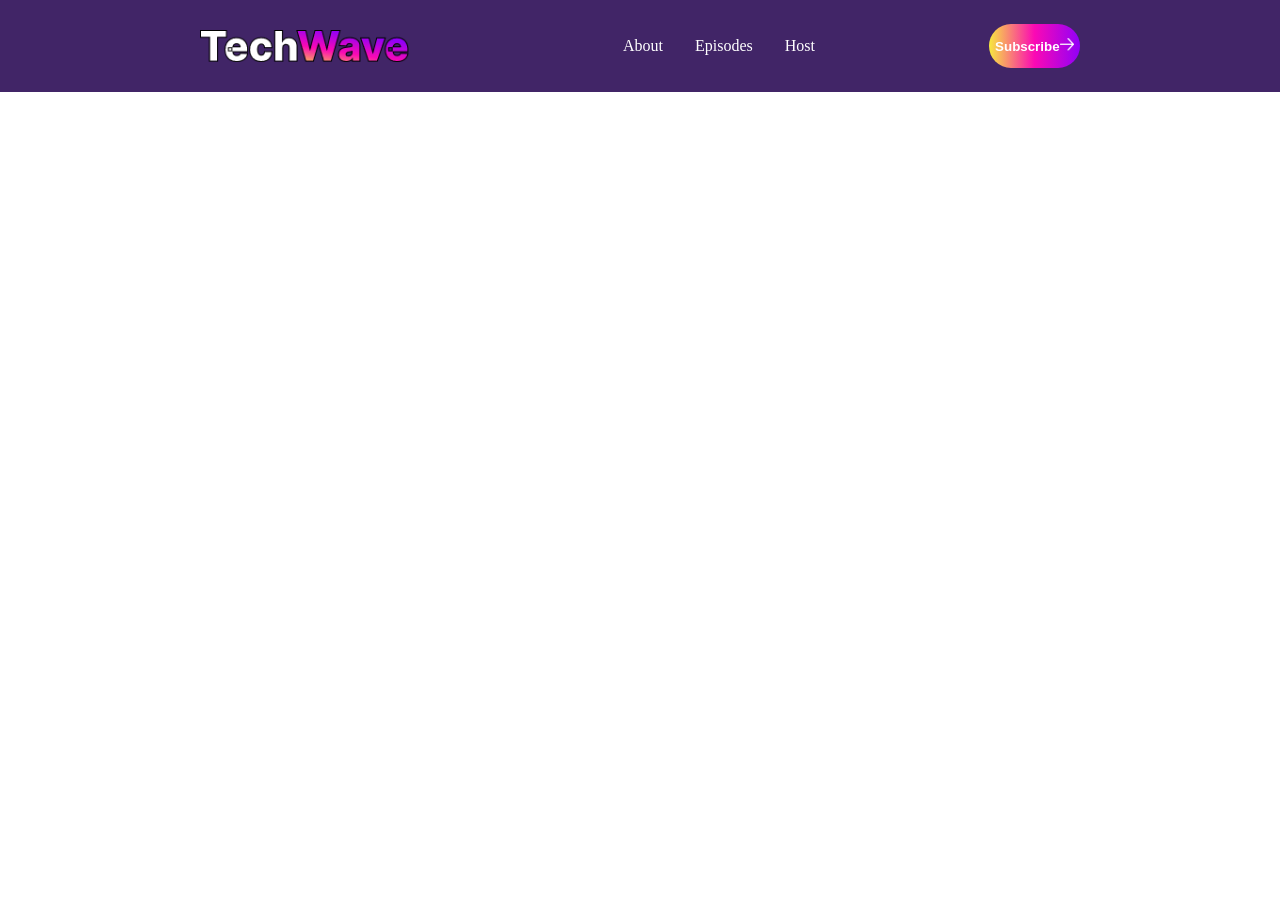
==== B13-A02-TechWave/index.html @ 9520195c "Making Navbar acroding figma file" ====
<!DOCTYPE html>
<html lang="en">
<head>
    <meta charset="UTF-8">
    <meta name="viewport" content="width=device-width, initial-scale=1.0">
    <title>Techwave</title>
    <link rel="preconnect" href="https://fonts.googleapis.com">
<link rel="preconnect" href="https://fonts.gstatic.com" crossorigin>
<link href="https://fonts.googleapis.com/css2?family=Inter:ital,opsz,wght@0,14..32,100..900;1,14..32,100..900&family=Open+Sans:ital,wght@0,300..800;1,300..800&display=swap" rel="stylesheet">
<link rel="stylesheet" href="style.css">
</head>
<body>
    <header>
        <section>
            <nav>
                <img src="./assets/nav-logo.png" alt="">
                <ul>
                    <li><a href="">About</a></li>
                    <li><a href="">Episodes</a></li>
                    <li><a href="">Host</a></li>
                </ul>
                <button class="btn">Subscribe<img class="png" src="./assets/arrow.png" alt=""></button>
            </nav>
        </section>
    </header>
    <main></main>
    <footer></footer>
</body>
</html>
---- B13-A02-TechWave/style.css ----
* {
    box-sizing: border-box;
    margin: 0px;
}
.font-open-sans {
  font-family: "Open Sans", sans-serif;
  font-optical-sizing: auto;
  font-weight: weight;
  font-style: normal;
  font-variation-settings:"wdth" 100;
}
nav{
    max-width: 1600px;
    height: 92px;
    display: flex;
    justify-content: space-between;
    align-items: center;
    padding-top: 36px;
    padding-bottom: 36px;
    padding-left: 200px;
    padding-right: 200px;
    background-color: #412567;
}
nav img{
    max-width: 219px;
    height: 32px;
}
nav ul a{
    display: flex;
    text-decoration: none;
    color:white;
    font-size: 16px;
    font-weight: 500;
    
}
nav ul{
    display: flex;
    gap:32px;
}
nav ul li{ 
    list-style: none;
    
    
}
.btn{
    max-width: 135px;
    height: 44px;
    border: 0px;
    border-radius: 100px;
    gap:4px;
    align-items: center;
    text-align: center;
    font-weight:600 ;
    color: white;
    cursor: pointer;
    padding: 16 12px;
    background:linear-gradient(90deg,#F7E93F, #FB09B4, #9100F8);
    
    
}
.png{
    max-width: 15px;
    max-height: 12.5px;
}
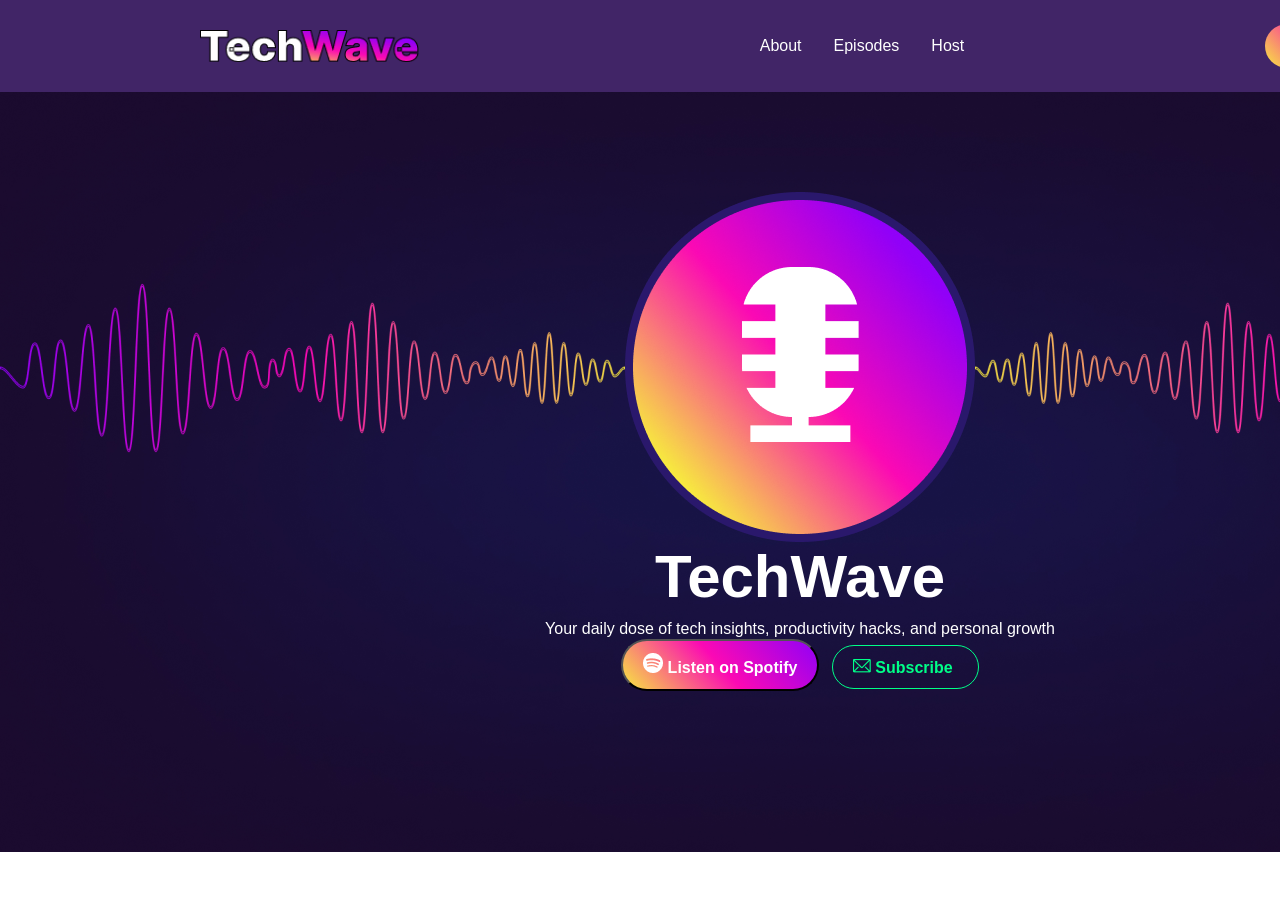
==== commit 7c7ece85: "making hero section" ====
--- a/B13-A02-TechWave/index.html
+++ b/B13-A02-TechWave/index.html
@@ -6,10 +6,10 @@
     <title>Techwave</title>
     <link rel="preconnect" href="https://fonts.googleapis.com">
 <link rel="preconnect" href="https://fonts.gstatic.com" crossorigin>
-<link href="https://fonts.googleapis.com/css2?family=Inter:ital,opsz,wght@0,14..32,100..900;1,14..32,100..900&family=Open+Sans:ital,wght@0,300..800;1,300..800&display=swap" rel="stylesheet">
+<link href="https://fonts.googleapis.com/css2?family=Inter:ital,opsz,wght@0,14..32,100..900;1,14..32,100..900&display=swap" rel="stylesheet">
 <link rel="stylesheet" href="style.css">
 </head>
-<body>
+<body class="font-open-sans">
     <header>
         <section>
             <nav>
@@ -22,6 +22,19 @@
                 <button class="btn">Subscribe<img class="png" src="./assets/arrow.png" alt=""></button>
             </nav>
         </section>
+        <section id="hero-section">
+                <div class="hero-container">
+                <img src="assets/hero-circle.png" alt="">
+                <span class="microphone"><img src="assets/microphone.png" alt=""><img class="assets-new" src="assets/new.png" alt=""></span>
+                </div>
+                <div class="main-container">
+                <h2>TechWave</h2>
+                <p>Your daily dose of tech insights, productivity hacks, and personal growth</p>
+                <button class="btn-1"><img src="assets/spotify.png" alt=""> Listen on Spotify</button>
+                <button class="btn-2"><img src="assets/message.png" alt=""> Subscribe</button>
+                </div>
+                </div>
+        </section>
     </header>
     <main></main>
     <footer></footer>
--- a/B13-A02-TechWave/style.css
+++ b/B13-A02-TechWave/style.css
@@ -10,7 +10,7 @@
   font-variation-settings:"wdth" 100;
 }
 nav{
-    max-width: 1600px;
+    width: 1600px;
     height: 92px;
     display: flex;
     justify-content: space-between;
@@ -22,7 +22,7 @@
     background-color: #412567;
 }
 nav img{
-    max-width: 219px;
+    width: 219px;
     height: 32px;
 }
 nav ul a{
@@ -43,7 +43,7 @@
     
 }
 .btn{
-    max-width: 135px;
+    width: 135px;
     height: 44px;
     border: 0px;
     border-radius: 100px;
@@ -59,6 +59,117 @@
     
 }
 .png{
-    max-width: 15px;
-    max-height: 12.5px;
-}+    width: 15px;
+    height: 12.5px;
+}
+.TechWave{
+    width: 100%;
+    max-width: 119px;
+    height: 32px;
+}
+
+.list-item{
+    display:flex;
+    flex-direction: row;
+    align-items: center;
+    list-style: none;
+    justify-content: space-between;
+    gap: 32px;
+    
+}
+.list-item li a{
+    display: flex;
+    text-decoration: none;
+    color: white;
+    
+    
+
+}
+.btn{
+    display: flex;
+    border-radius:1000px;
+    font-size: 16px;
+    font-style: 600;
+    font-weight:600;
+    padding: 12px 16px 12px 16px;
+    line-height: 19px;
+    color: #FFFFFF;
+    background: var(--Linear, linear-gradient(47.64deg, rgba(247, 233, 63, 1),rgba(251, 9, 180, 1),rgba(145, 0, 248, 1)));
+}
+#hero-section{
+    width: 1600px;
+    height: 760px;
+    background-position: center;
+    background-image: url("./assets/hero-bg.png");
+}
+.hero-container{
+    margin: 0 auto;
+    width: 550px;
+    height: 550px;
+    display: flex;
+    justify-content: center;
+    align-items: center;
+    position: relative;
+
+}
+.hero-container img{
+    display: block;
+}
+.microphone{
+    max-width: 200px;
+    height: 200px;
+    position:absolute;
+}
+.main-container{
+    justify-content: center;
+    align-items: center;
+    text-align: center;
+    margin:  auto;
+    width: 550px;
+    height: 101px;
+    align-items: center;
+    color: #FFFFFF;
+    margin-top: -100px;
+    margin-bottom:50px;
+    
+}
+.main-container h2{
+    font-size: 60px;
+    margin-bottom: 8px;
+}
+.main-container p{
+    line-height:20px;
+    font-style: 400;
+    font-size:16px;
+    color: rgba(255, 255, 255, 1);
+}
+.btn-1{
+    box-sizing: border-box;
+    border-radius: 100px;
+    padding: 12px 20px 12px 20px;
+    background: var(--Linear, linear-gradient(47.64deg, rgba(247, 233, 63, 1),rgba(251, 9, 180, 1),rgba(145, 0, 248, 1)));
+    color:#FFFFFF;
+    align-items: center;
+    justify-content: center;
+    text-align: left;
+    font-size: 16px;
+    font-weight: 600;
+    line-height: 19px;
+    
+}
+.btn-2{
+    width: 147px;
+    max-height: 44px;
+    border: 1px solid #00FF88;
+    border-radius: 100px;
+    margin-left:8px;
+    background-color: transparent;
+    color:#00FF88;
+    padding: 12px 20px 12px 20px;
+    align-items: center;
+    justify-content: center;
+    text-align: left;
+    font-size: 16px;
+    font-weight: 600;
+    line-height: 19px;
+}
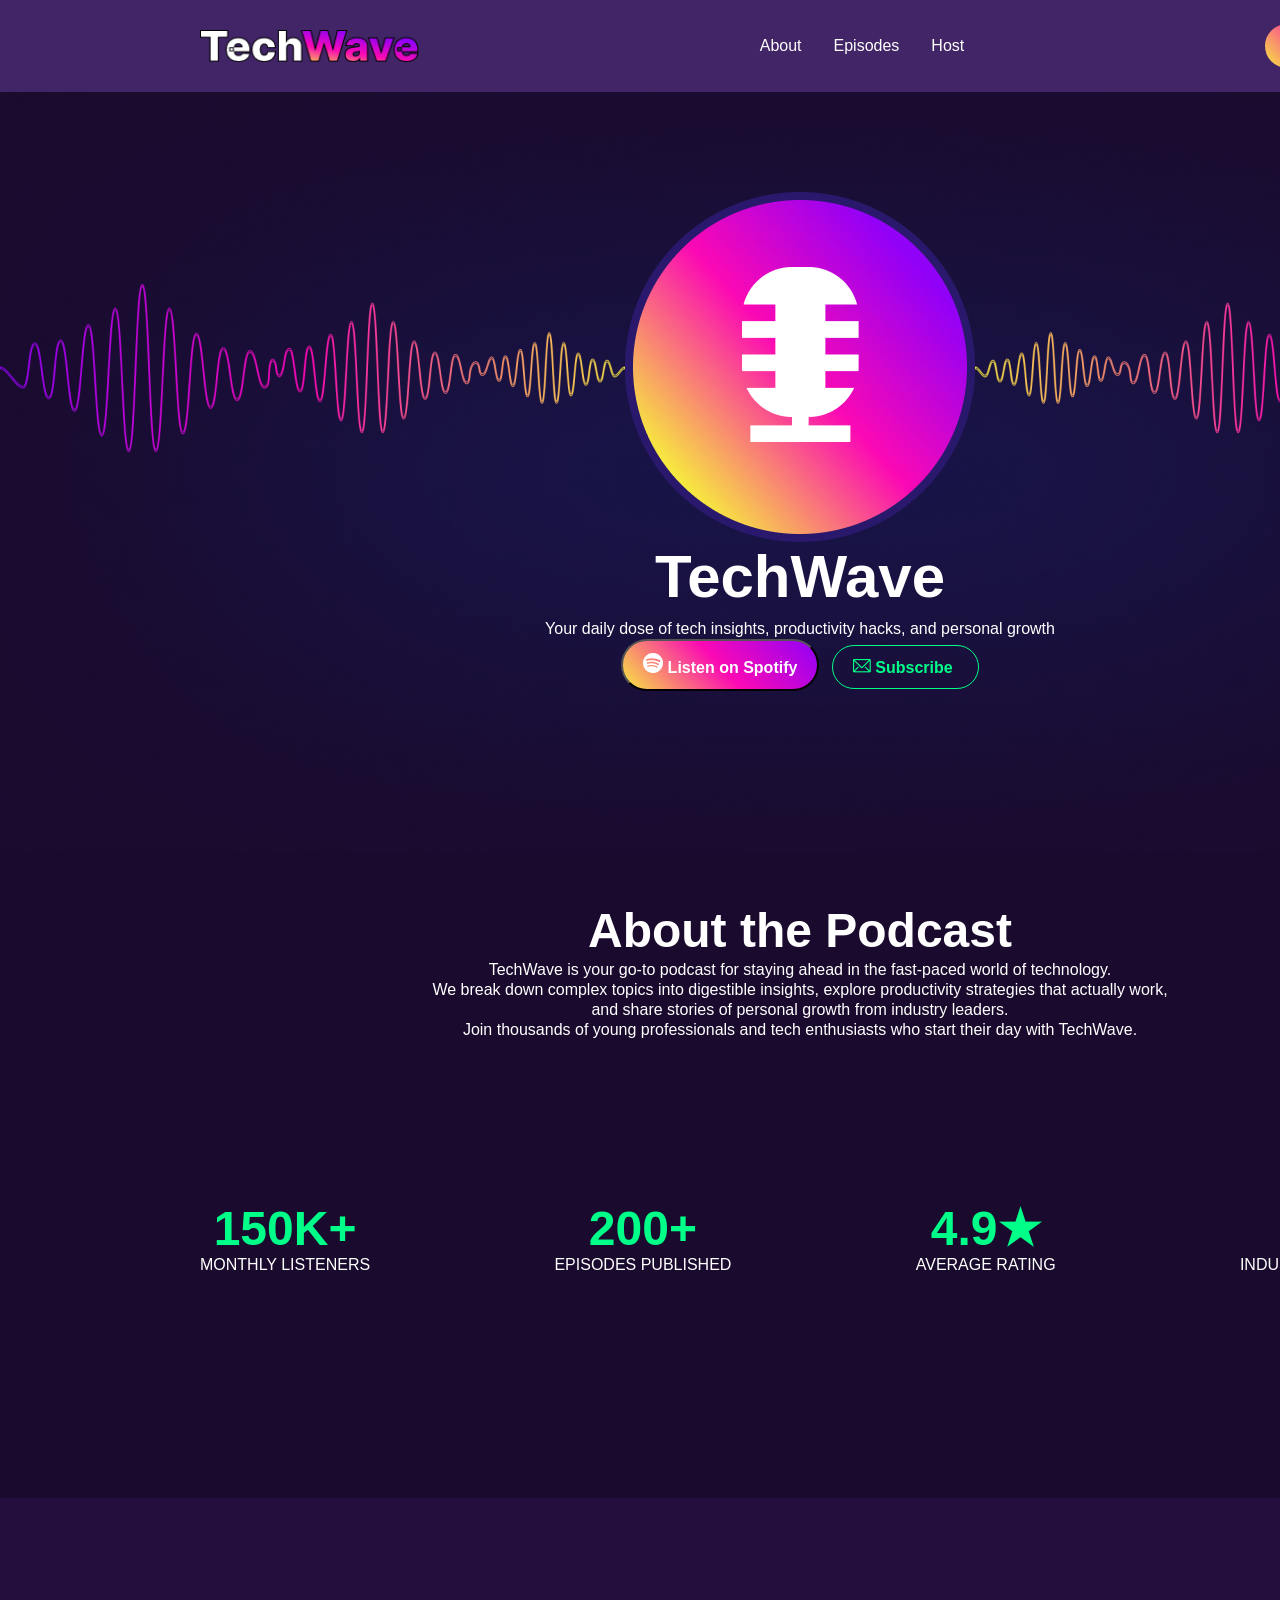
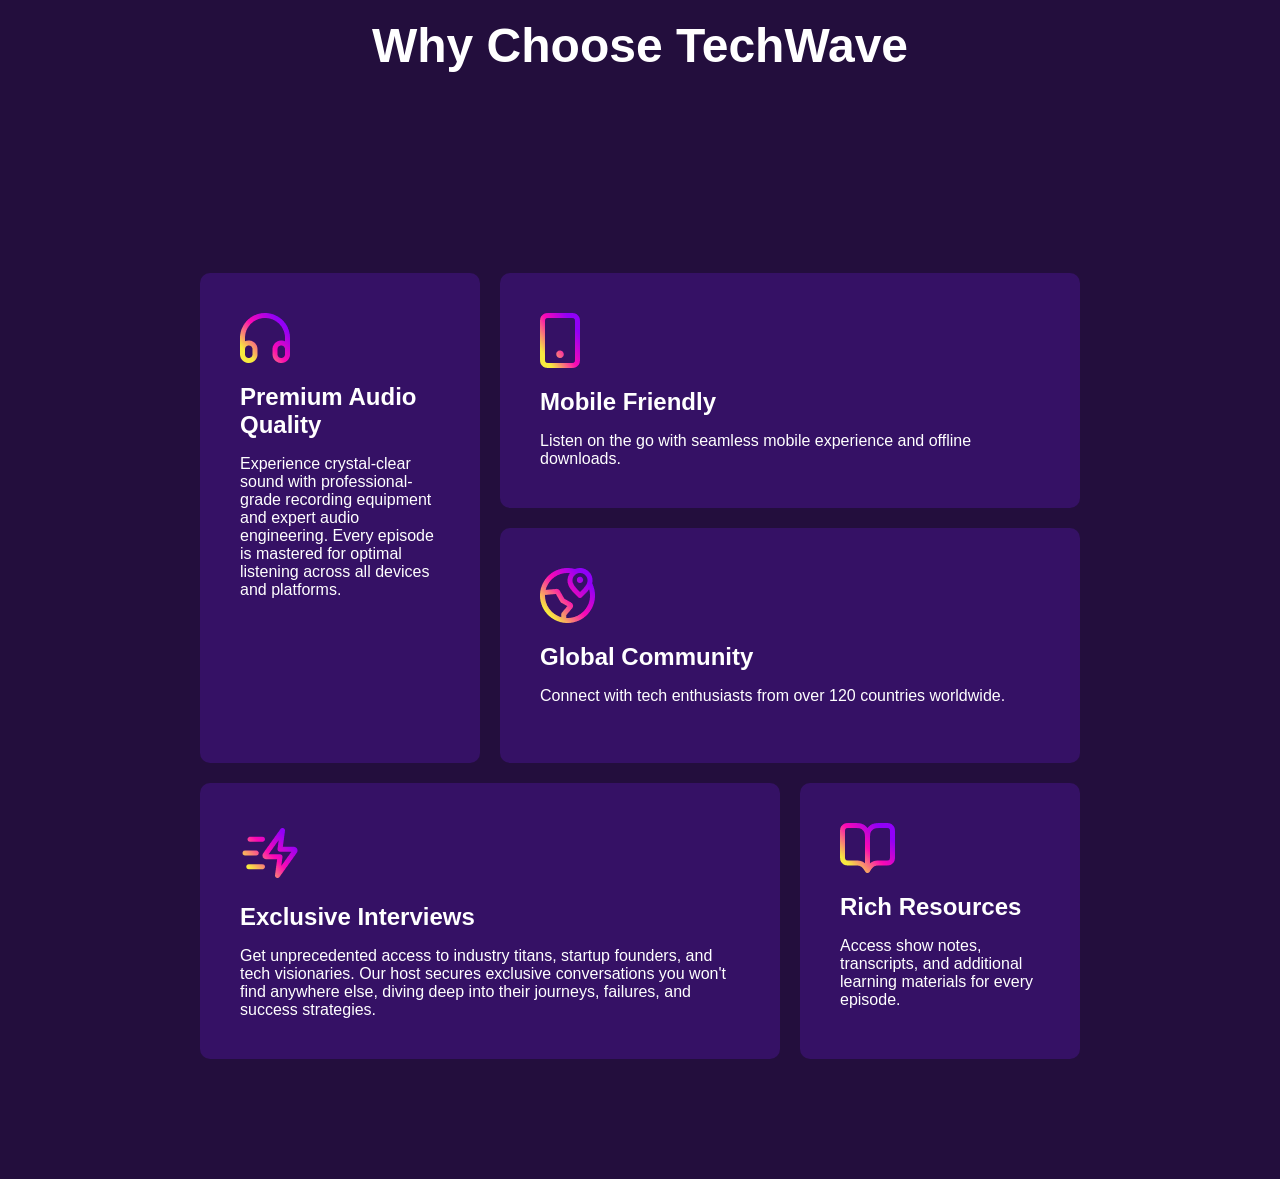
==== commit f8e034d3: "making main contain section" ====
--- a/B13-A02-TechWave/index.html
+++ b/B13-A02-TechWave/index.html
@@ -35,8 +35,67 @@
                 </div>
                 </div>
         </section>
+ <section id="about">
+         <div class="about">
+                <div>
+                <h2>About the Podcast</h2>
+                <p>TechWave is your go-to podcast for staying ahead in the fast-paced world of technology.</p>
+                <p>We break down complex topics into digestible insights, explore productivity strategies that actually work, <br>and share stories of personal growth from industry leaders.</p>
+                <p>Join thousands of young professionals and tech enthusiasts who start their day with TechWave.</p>
+            </div>
+            </div>
+             <div class="number">
+            <div>
+            <h1>150K+</h1>
+            <p>MONTHLY LISTENERS</p>
+            </div>
+            <div>
+            <h1>200+</h1>
+            <p>EPISODES PUBLISHED</p>
+            </div>
+            <div>
+            <h1>4.9★</h1>
+            <p>AVERAGE RATING</p>
+            </div>
+            <div>
+            <h1>50+</h1>
+            <p>INDUSTRY EXPERTS</p>
+            </div>
+    </div>
+</section>
     </header>
-    <main></main>
+    <main>
+        <section id="main-section">
+            <div class="box-1">
+                <h2 class="box-1-h2">Why Choose TechWave</h2>
+            </div>
+            <div class="box-2">
+                <img src="./assets/headphone.png" alt="">
+                <h2 class="box-h2">Premium Audio Quality</h2>
+                <p class="box-p">Experience crystal-clear sound with professional-grade recording equipment and expert audio engineering. Every episode is mastered for optimal listening across all devices and platforms.</p>
+            </div>
+            <div class="box-3">
+                <img src="./assets/device.png" alt="">
+                <h2 class="box-h2">Mobile Friendly</h2>
+                <p class="box-p">Listen on the go with seamless mobile experience and offline downloads.</p>
+            </div>
+            <div class="box-4">
+                <img src="./assets/location.png" alt="">
+                <h2 class="box-h2">Global Community</h2>
+                <p class="box-p">Connect with tech enthusiasts from over 120 countries worldwide.</p>
+            </div>
+            <div class="box-5">
+                <img src="./assets/zap-fast.png" alt="">
+                <h2 class="box-h2">Exclusive Interviews</h2>
+                <p class="box-p">Get unprecedented access to industry titans, startup founders, and tech visionaries. Our host secures exclusive conversations you won't find anywhere else, diving deep into their journeys, failures, and success strategies.</p>
+            </div>
+            <div class="box-6">
+                <img src="./assets/resource.png" alt="">
+                <h2 class="box-h2">Rich Resources</h2>
+                <p class="box-p">Access show notes, transcripts, and additional learning materials for every episode.</p>
+            </div>
+        </section>
+    </main>
     <footer></footer>
 </body>
 </html>
--- a/B13-A02-TechWave/style.css
+++ b/B13-A02-TechWave/style.css
@@ -155,6 +155,7 @@
     font-size: 16px;
     font-weight: 600;
     line-height: 19px;
+    cursor: pointer;
     
 }
 .btn-2{
@@ -172,4 +173,172 @@
     font-size: 16px;
     font-weight: 600;
     line-height: 19px;
-}
+    cursor: pointer;
+}
+#about{
+    width: 1600px;
+    height: 646px;
+     background-color: #1A0B2E;
+    gap: 16;
+    /* border:2px solid greenyellow; */
+    padding: 50px 200px 120px 200px;
+}
+.about{
+    /* width: 1600px;
+    height: 646px; */
+    text-align: center;
+    justify-content: center;
+    align-items: center;
+    /* background-color: #1A0B2E;
+    gap: 16;
+    border:2px solid greenyellow;
+    padding: 50px 200px 120px 200px; */
+
+}
+.about h2{
+    font-weight: 700;
+    font-size: 48px;
+    line-height: 58px;
+    color: #FFFFFF;
+}
+.about p{
+    color:#FFFFFF;
+    font-size: 16px;
+    font-weight: 400;
+    line-height: 20px;
+}
+.number{
+    display: flex;
+    justify-content: space-between;
+    align-items: end;
+    text-align: end;
+    margin-top: 160px;
+}
+.number h1{
+    font-size: 48px;
+    font-weight: 900;
+    color: #00FF88;
+    text-align: center;
+    
+}
+.number p{
+    font-size: 16px;
+    font-weight: 400;
+    color: #FFFFFF;
+}
+/* #main-section{
+    background-color: #230E3D;
+}
+.box-1{
+    grid-area: box1;
+
+}
+.box-2{
+    grid-area: box2;
+}
+.box-3{
+    grid-area: box3;
+}
+.box-4{
+    grid-area: box4;
+}
+.box-5{
+    grid-area: box5;
+}
+#main-section{
+    display: grid;
+    gap: 30px;
+    border: 2px solid greenyellow;
+    grid-template-areas:
+    "box1 box2 box2"
+    "box1 box3 box3"
+    "box4 box4 box5"
+} */
+ #main-section{
+    display:grid;
+    gap:20px;
+    grid-template-columns: repeat(3, 1fr);
+    grid-template-rows: repeat(3, 1fr);
+    padding: 120px 200px 120px 200px;
+    background-color: #230E3D;
+ }
+ 
+ .box-1{
+    grid-column: span 3;
+    grid-row: span 1;
+    /* border: 2px solid greenyellow; */
+    text-align: center;
+    
+ }
+ .box-1-h2{
+    font-size: 48px;
+    color: #FFFFFF;
+    font-weight: 700;
+    
+ }
+
+.box-2{
+    grid-column: span 1;
+    grid-row: span 2;
+    /* border: 2px solid greenyellow; */
+    background-color: #351165;
+    text-align: left;
+    border-radius: 10px;
+    padding: 40px;
+    gap: 16px;
+}
+.box-3{
+    grid-column: span 2;
+    grid-row: span 1;
+    /* border: 2px solid greenyellow; */
+    background-color: #351165;
+    text-align: left;
+    border-radius: 10px;
+    padding: 40px;
+    gap: 16px;
+
+}
+.box-4{
+    grid-column: span 2;
+    grid-row: span 1;
+    /* border: 2px solid greenyellow; */
+    background-color: #351165;
+    text-align: left;
+    border-radius: 10px;
+    padding: 40px;
+    gap: 16px;
+}
+.box-5{
+    grid-column: span 2;
+    grid-row: span 1;
+    /* border: 2px solid greenyellow; */
+    background-color: #351165;
+    text-align: left;
+    border-radius: 10px;
+    padding: 40px;
+    gap: 16px;
+} 
+.box-6{
+    grid-column: span 1;
+    grid-row: span 1;
+    /* border: 2px solid greenyellow; */
+    background-color: #351165;
+    text-align: left;
+    border-radius: 10px;
+    padding: 40px;
+    gap: 16px;
+
+     
+}
+.box-h2{
+    color: #FFFFFF;
+    font-weight: 700;
+    font-size: 24px;
+    margin-top: 16px;
+}
+.box-p{
+    color: #FFFFFF;
+    margin-top: 16px;
+    font-size: 16px;
+    font-weight: 400;
+}
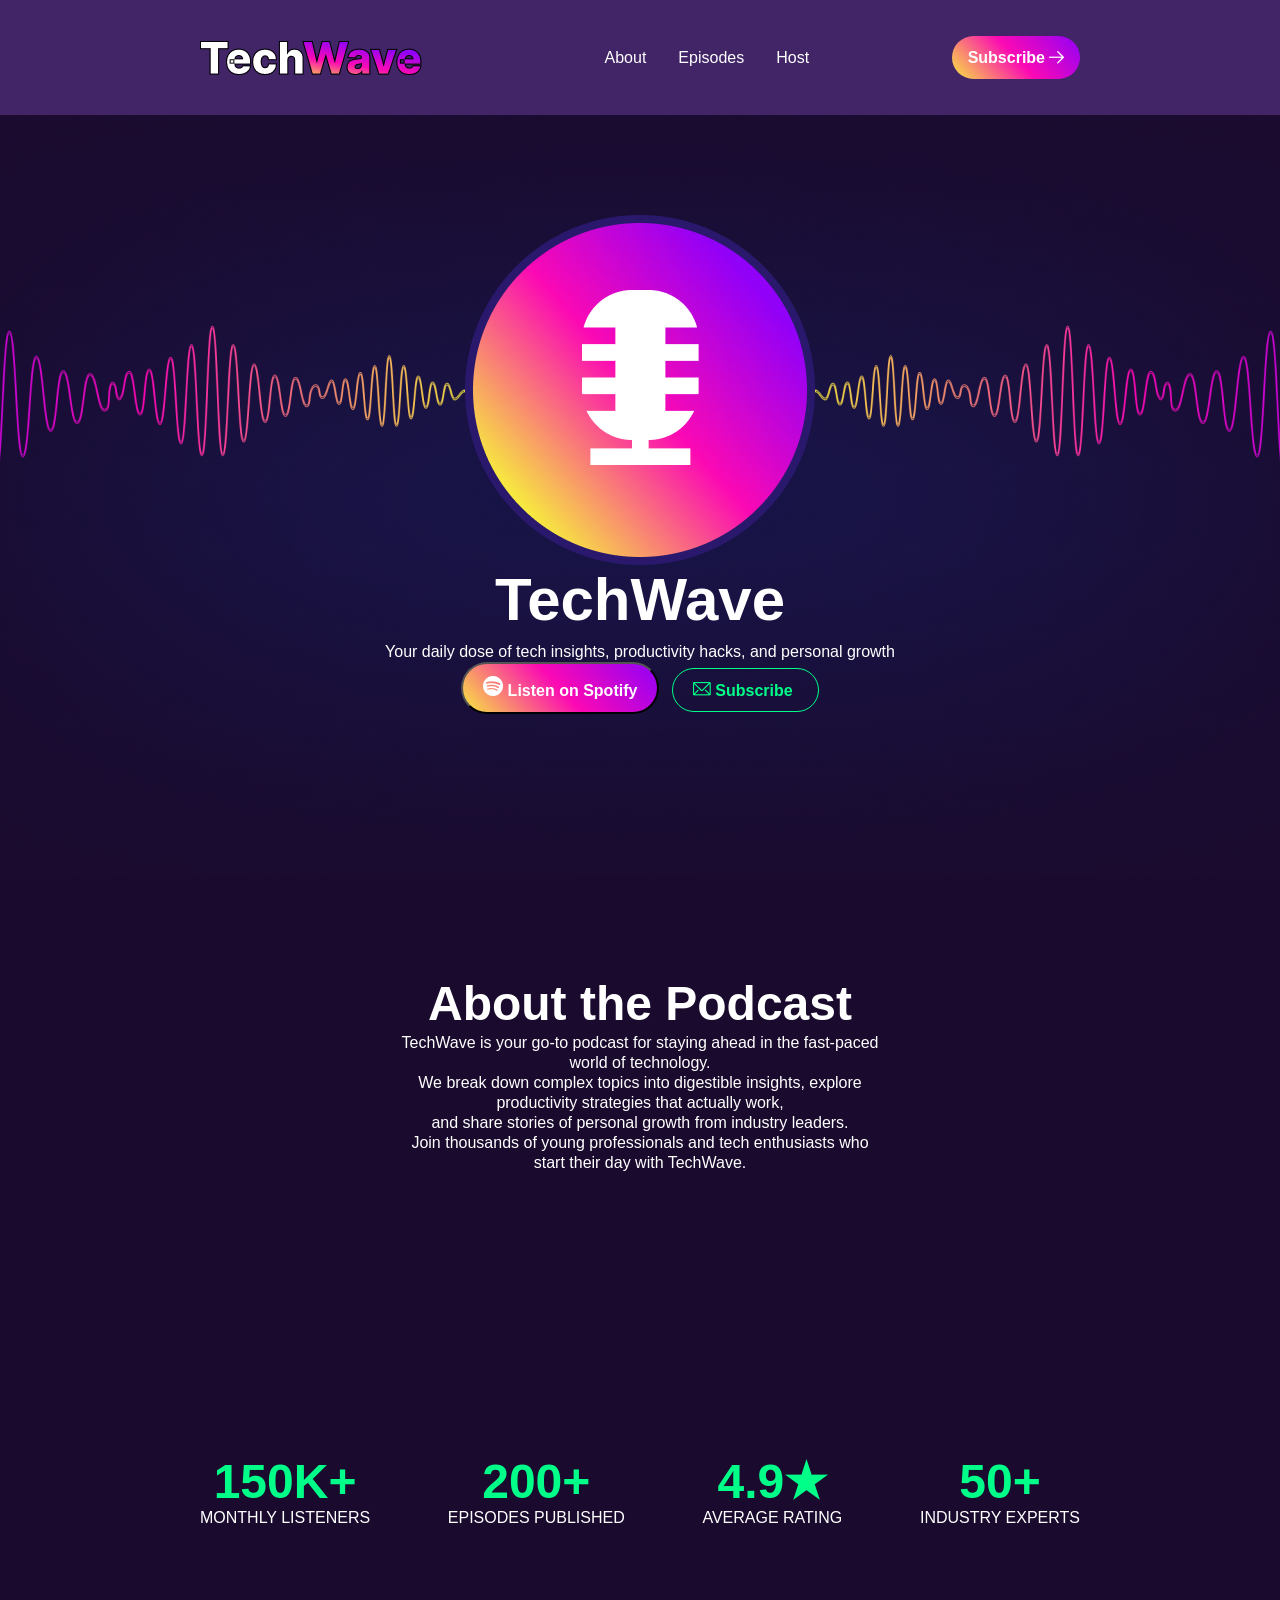
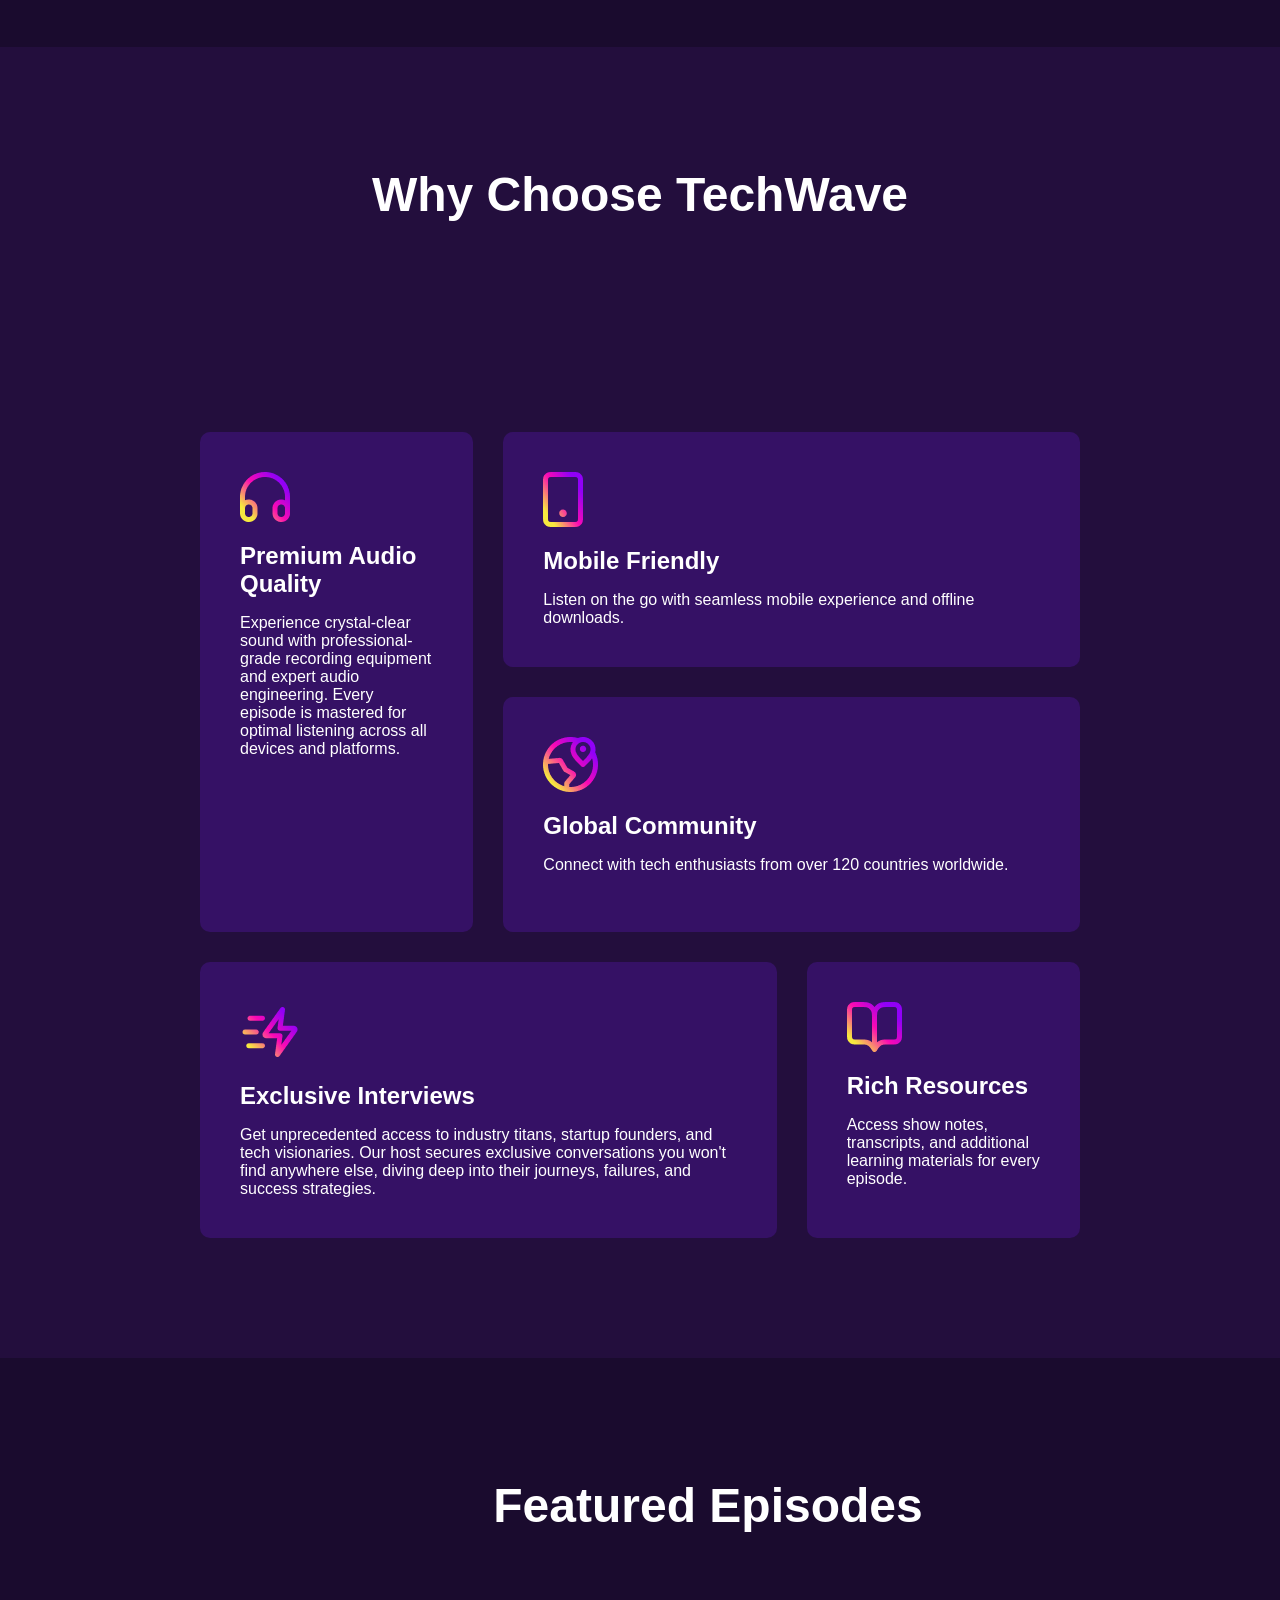
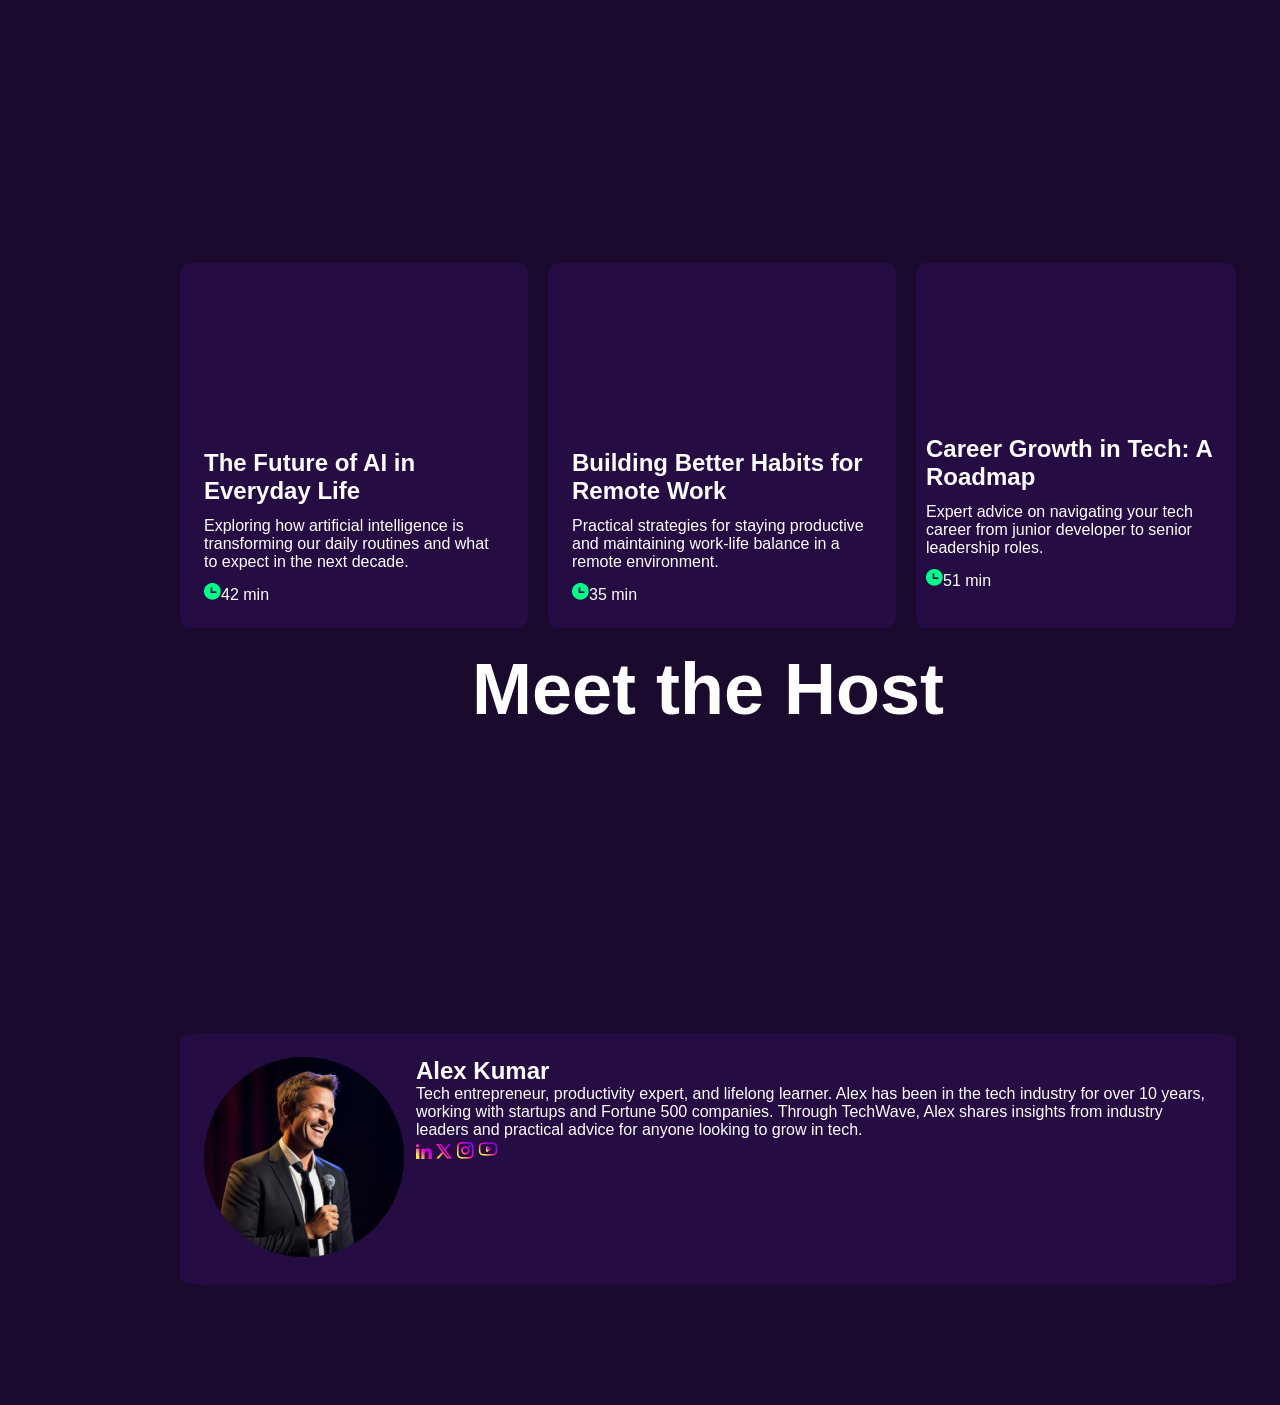
==== commit 8ab36e3c: "making main contain section" ====
--- a/B13-A02-TechWave/index.html
+++ b/B13-A02-TechWave/index.html
@@ -32,7 +32,6 @@
                 <p>Your daily dose of tech insights, productivity hacks, and personal growth</p>
                 <button class="btn-1"><img src="assets/spotify.png" alt=""> Listen on Spotify</button>
                 <button class="btn-2"><img src="assets/message.png" alt=""> Subscribe</button>
-                </div>
                 </div>
         </section>
  <section id="about">
@@ -95,7 +94,62 @@
                 <p class="box-p">Access show notes, transcripts, and additional learning materials for every episode.</p>
             </div>
         </section>
+        <section id="main-content">
+            <h1 class="content-card-1">Featured Episodes</h1> 
+            <div class="content-card-2">
+                <iframe src="https://www.youtube.com/embed/7ARBJQn6QkM?si=xZsG6IMFP_fN1AvK" title="YouTube video player" frameborder="0" allow="accelerometer; autoplay; clipboard-write; encrypted-media; gyroscope; picture-in-picture; web-share" referrerpolicy="strict-origin-when-cross-origin" allowfullscreen></iframe>
+                <h2 class="content-card-h2">The Future of AI in Everyday Life</h2>
+                <p class="host-description">Exploring how artificial intelligence is transforming our daily routines and what to expect in the next decade.</p>
+                <h3 class="content-card-h3"><img src="./assets/clock.png" alt="">42 min</h3>
+                
+            </div>
+            <div class="content-card-3">
+                <iframe src="https://www.youtube.com/embed/faxoBJdsfMc?si=8xzNyId_1vUYItT6" title="YouTube video player" frameborder="0" allow="accelerometer; autoplay; clipboard-write; encrypted-media; gyroscope; picture-in-picture; web-share" referrerpolicy="strict-origin-when-cross-origin" allowfullscreen></iframe>
+                <h2 class="content-card-h2">Building Better Habits for Remote Work</h2>
+                <p class="host-description">Practical strategies for staying productive and maintaining work-life balance in a remote environment.</p>
+                <h3 class="content-card-h3"><img src="./assets/clock.png" alt="">35 min</h3>
+                
+            </div>
+            <div class="content-card-4">
+                <iframe src="https://www.youtube.com/embed/Rni7Fz7208c?si=d66uh8b5pVj6vVYo" title="YouTube video player" frameborder="0" allow="accelerometer; autoplay; clipboard-write; encrypted-media; gyroscope; picture-in-picture; web-share" referrerpolicy="strict-origin-when-cross-origin" allowfullscreen></iframe>
+                <h2 class="content-card-h2">Career Growth in Tech: A Roadmap</h2>
+                <p class="host-description">Expert advice on navigating your tech career from junior developer to senior leadership roles.</p>
+                <h3 class="content-card-h3"><img src="./assets/clock.png" alt="">51 min</h3>
+                
+            </div>
+            <div class="content-card-5">
+                <h2>Meet the Host</h2>
+            </div>
+            <div class="content-card-6">
+                <div><img src="./assets/host.png" alt="Host Image"></div>
+                <div class="">
+                    <h2 class="content-card-h2">Alex Kumar</h2>
+                    <p class="host-description">Tech entrepreneur, productivity expert, and lifelong learner. Alex has been in the tech industry for over 10 years, working with startups and Fortune 500 companies. Through TechWave, Alex shares insights from industry leaders and practical advice for anyone looking to grow in tech.</p>
+                    <img src="./assets/linkedin.png" alt="">
+                    <img src="./assets/x.png" alt="">
+                    <img src="./assets/instagram.png" alt="">
+                    <img src="./assets/youtube.png" alt="">
+                </div>
+            </div>
+        </section>
     </main>
-    <footer></footer>
+    <!-- <footer class="footer">
+        <section class="footer-section">
+            <div class="footer-contant">
+                <div class="TechWave-f">
+                    <img src="assets/TechWave.png" alt="">
+                </div>
+                <div class="icon-img">
+                    <span><img src="assets/spotify.png" alt="">Spotify</span>
+                    <span><img src="assets/apple-podcast.png" alt="">Apple Podcasts</span>
+                    <span><img src="assets/youtube-podcast.png" alt="">YouTube</span>
+                    <span><img src="assets/twitter.png" alt="">Twitter</span>
+                </div>
+                <div class="footer-end">
+                    <p>© 2026 TechWave Podcast. All rights reserved.</p>
+                </div>
+            </div>
+        </section>
+    </footer>  -->
 </body>
 </html>
--- a/B13-A02-TechWave/style.css
+++ b/B13-A02-TechWave/style.css
@@ -10,8 +10,8 @@
   font-variation-settings:"wdth" 100;
 }
 nav{
-    width: 1600px;
-    height: 92px;
+    /* width: 1600px;
+    height: 92px; */
     display: flex;
     justify-content: space-between;
     align-items: center;
@@ -22,8 +22,8 @@
     background-color: #412567;
 }
 nav img{
-    width: 219px;
-    height: 32px;
+    /* width: 219px;
+    height: 32px; */
 }
 nav ul a{
     display: flex;
@@ -43,8 +43,8 @@
     
 }
 .btn{
-    width: 135px;
-    height: 44px;
+    /* width: 135px;
+    height: 44px; */
     border: 0px;
     border-radius: 100px;
     gap:4px;
@@ -63,9 +63,9 @@
     height: 12.5px;
 }
 .TechWave{
-    width: 100%;
+    /* width:1600px;
     max-width: 119px;
-    height: 32px;
+    height: 32px; */
 }
 
 .list-item{
@@ -87,7 +87,7 @@
 }
 .btn{
     display: flex;
-    border-radius:1000px;
+    border-radius:100px;
     font-size: 16px;
     font-style: 600;
     font-weight:600;
@@ -97,7 +97,7 @@
     background: var(--Linear, linear-gradient(47.64deg, rgba(247, 233, 63, 1),rgba(251, 9, 180, 1),rgba(145, 0, 248, 1)));
 }
 #hero-section{
-    width: 1600px;
+    /* width: 1600px; */
     height: 760px;
     background-position: center;
     background-image: url("./assets/hero-bg.png");
@@ -176,23 +176,22 @@
     cursor: pointer;
 }
 #about{
-    width: 1600px;
-    height: 646px;
+    /* width: 1600px;
+    height: 646px; */
      background-color: #1A0B2E;
     gap: 16;
     /* border:2px solid greenyellow; */
     padding: 50px 200px 120px 200px;
+    text-align: center;
+    justify-content: center;
 }
 .about{
-    /* width: 1600px;
-    height: 646px; */
-    text-align: center;
-    justify-content: center;
-    align-items: center;
-    /* background-color: #1A0B2E;
-    gap: 16;
-    border:2px solid greenyellow;
-    padding: 50px 200px 120px 200px; */
+    /* width: 1600px; */
+    /* height: 646px; */
+    text-align: center;
+    justify-content: center;
+    align-items: center;
+    padding: 50px 200px 120px 200px;
 
 }
 .about h2{
@@ -226,42 +225,15 @@
     font-weight: 400;
     color: #FFFFFF;
 }
-/* #main-section{
+
+ #main-section{
+    display: grid;
+    grid-template-columns: repeat(3,1fr);
+    grid-template-rows: repeat(3, 1fr);
+    gap: 30px;
     background-color: #230E3D;
-}
-.box-1{
-    grid-area: box1;
-
-}
-.box-2{
-    grid-area: box2;
-}
-.box-3{
-    grid-area: box3;
-}
-.box-4{
-    grid-area: box4;
-}
-.box-5{
-    grid-area: box5;
-}
-#main-section{
-    display: grid;
-    gap: 30px;
-    border: 2px solid greenyellow;
-    grid-template-areas:
-    "box1 box2 box2"
-    "box1 box3 box3"
-    "box4 box4 box5"
-} */
- #main-section{
-    display:grid;
-    gap:20px;
-    grid-template-columns: repeat(3, 1fr);
-    grid-template-rows: repeat(3, 1fr);
     padding: 120px 200px 120px 200px;
-    background-color: #230E3D;
- }
+}
  
  .box-1{
     grid-column: span 3;
@@ -341,4 +313,142 @@
     margin-top: 16px;
     font-size: 16px;
     font-weight: 400;
-}+}
+#main-content{
+    display:grid;
+    gap:20px;
+    grid-template-columns: repeat(3, 1fr);
+    grid-template-rows: repeat(3, 1fr);
+    padding: 120px 180px 120px 180px;
+    background-color: #1A0B2E;
+}
+.content-card-1{
+    grid-column: span 3;
+    grid-row: span 1;
+    text-align: center;
+    font-weight:700;
+    font-size: 48px;
+    color: #FFFFFF;
+    /* border: 2px solid greenyellow; */
+}
+.content-card-2{
+    grid-column: span 1;
+    grid-row: span 1;
+    display: flex;
+    flex-direction: column;
+    justify-content: flex-start;
+    align-items: flex-start;
+    border-radius: 3%;
+    gap: 12px;
+    padding: 24px;
+    background-color: #250D44;
+    /* border: 2px solid greenyellow; */
+}
+.content-card-3{
+    grid-column: span 1;
+    grid-row: span 1;
+    display: flex;
+    flex-direction: column;
+    justify-content: flex-start;
+    align-items: flex-start;
+    border-radius: 3%;
+    gap: 12px;
+    padding: 24px;
+    background-color: #250D44;
+    /* border: 2px solid greenyellow; */
+}
+.content-card-4{
+    grid-column: span 1;
+    grid-row: span 1;
+    display: flex;
+    flex-direction: column;
+    justify-content: flex-start;
+    align-items: flex-start;
+    border-radius: 3%;
+    gap: 12px;
+    padding: 10px;
+    background-color: #250D44;
+    /* border: 2px solid greenyellow; */
+}
+.content-card-5{
+    grid-column: span 3;
+    grid-row: span 1;
+    text-align: center;
+    font-weight:700;
+    font-size: 48px;
+    color: #FFFFFF;
+    /* border: 2px solid greenyellow;  */
+}
+.content-card-6{
+    grid-column: span 3;
+    grid-row: span 1;
+    display: flex;
+    border-radius: 3%;
+    gap: 12px;
+    padding: 24px;
+    background-color: #250D44;
+    /* border: 2px solid greenyellow;  */
+}
+.host-description{
+    color: #FFFFFF;
+    font-size: 16px;
+    font-weight: 400
+}
+.content-card-h2{
+    color: #FFFFFF;
+    font-size: 24px;
+    font-weight: 700;
+    text-align: left;
+}
+.content-card-h3{
+    color: #FFFFFF;
+    font-size: 16px;
+    font-weight: 400;
+    gap: 20px;
+}
+/* .footer{
+    /* padding-top: 80px; */
+/* } */ */
+/* .footer-contant{
+    background-position: center;
+    background-image: url("./assets/footer-bg.png");
+    padding: 120px;
+    /* max-width: 1600px; */
+    /* align-items: center;
+    text-align: center;
+    justify-content: center;
+    color: #FAFAFA;
+} */ */
+/* .TechWave-f{
+    padding:28px;
+} */
+/* .icon-img{
+    display: flex;
+    align-items: center;
+    text-align: center;
+    justify-content: center;
+    gap: 40px;
+    padding-bottom:28px;
+
+} */
+/* .icon-img span{
+    display: flex;
+    align-items: center;
+    text-align: center;
+    gap: 10px;
+    font-size: 16px;
+    font-style: 500;
+    color: #FFFFFF;
+} */
+/* .footer-end{
+    font-size: 16px;
+    font-weight: 600;
+    color: #FFFFFF;
+}  */
+
+@media screen and (max-width:576px){
+
+} 
+/* #none{
+    display: none;
+}  */
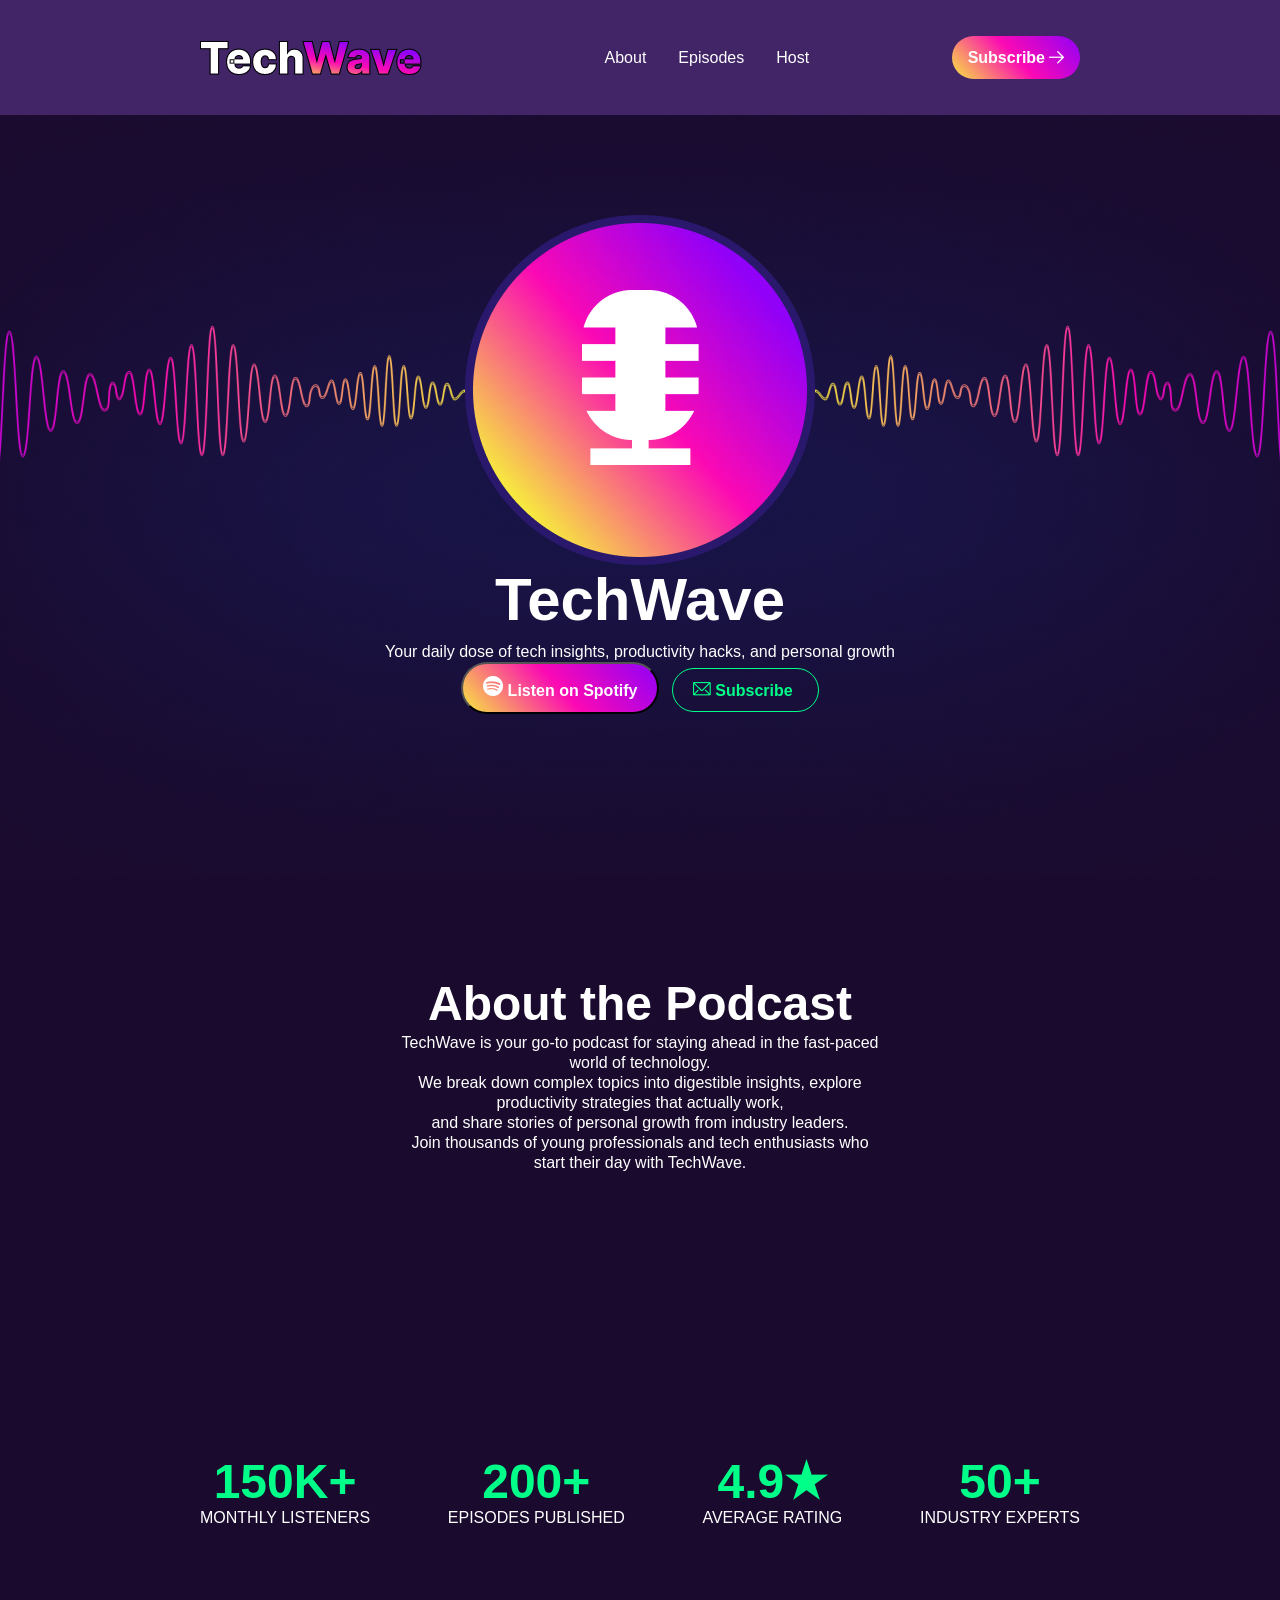
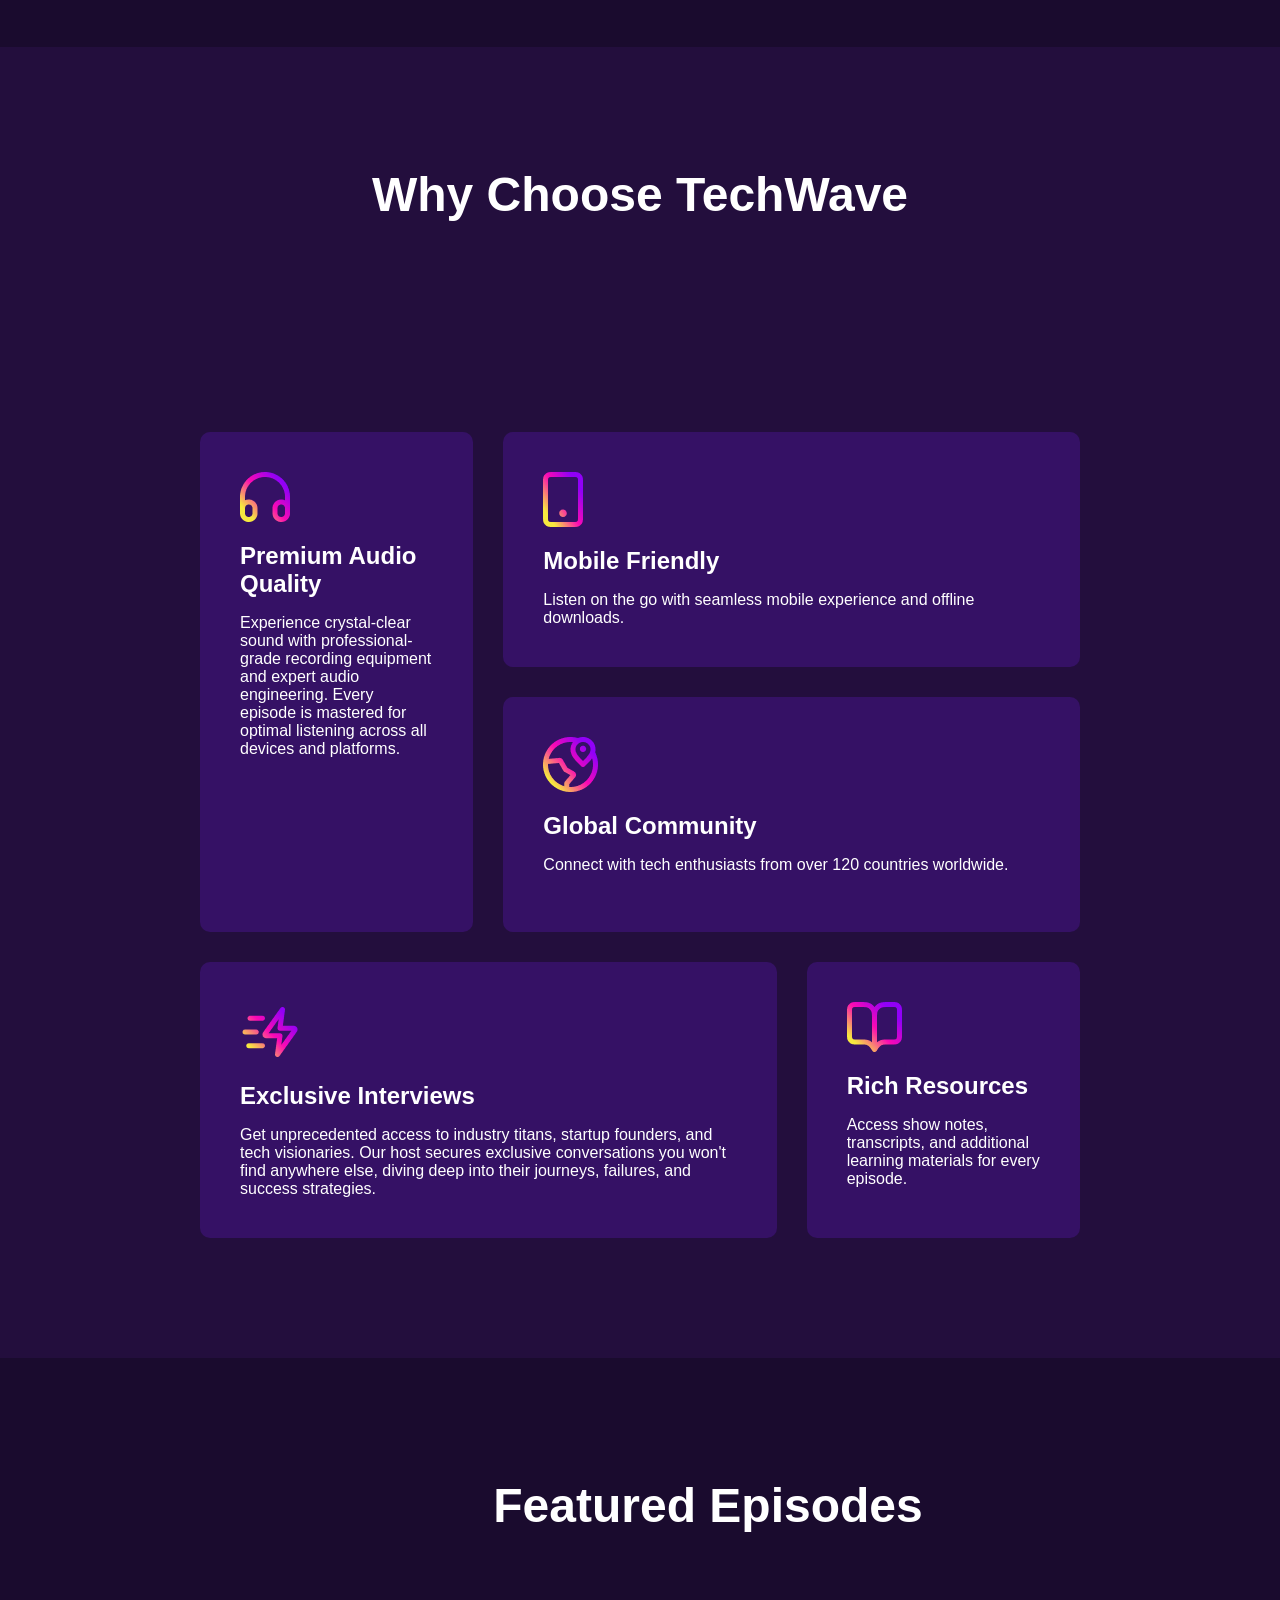
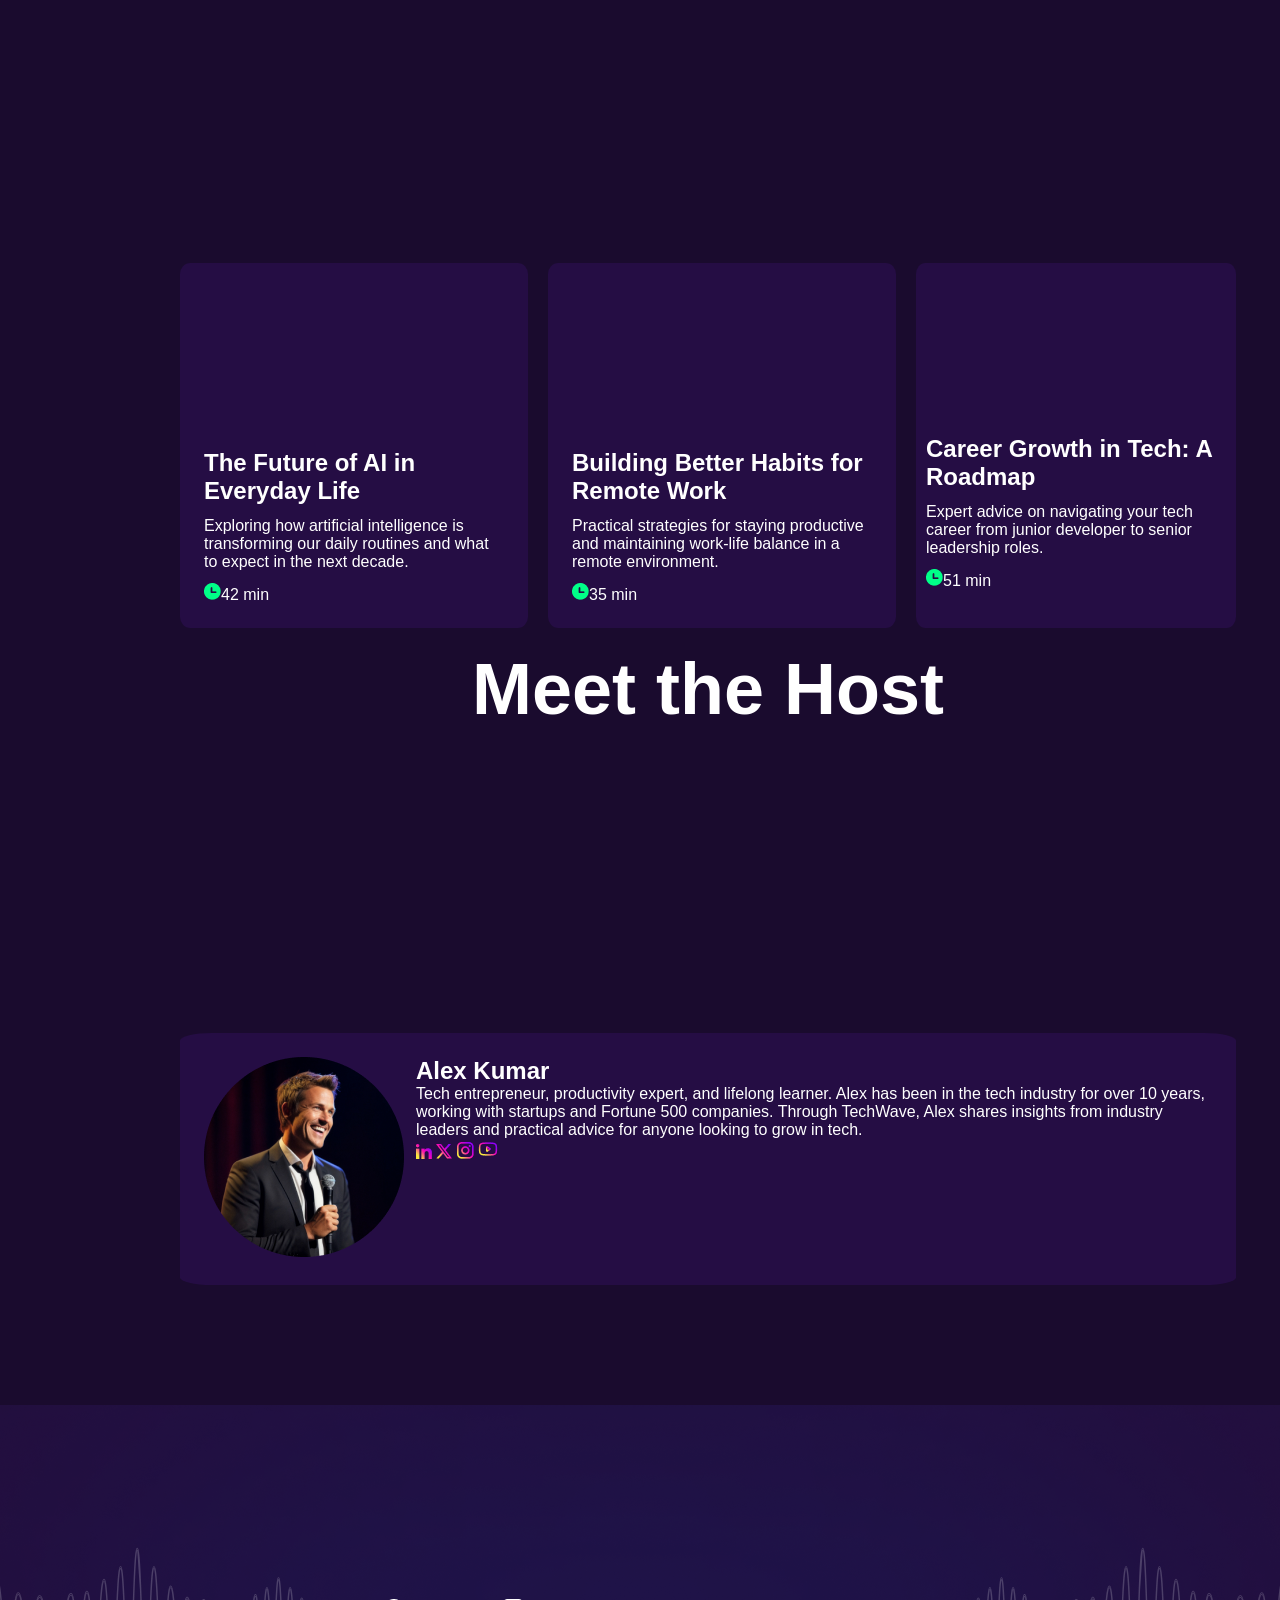
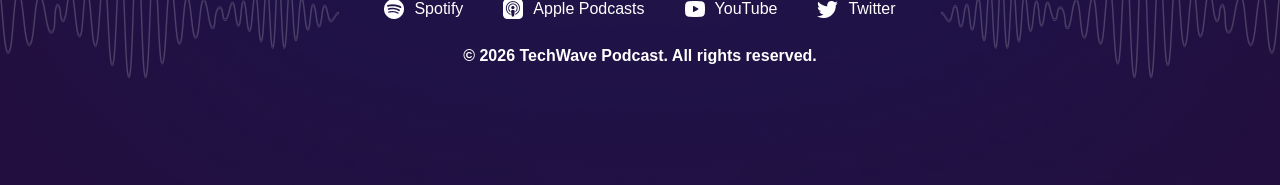
==== commit b1117163: "making footer" ====
--- a/B13-A02-TechWave/index.html
+++ b/B13-A02-TechWave/index.html
@@ -133,7 +133,7 @@
             </div>
         </section>
     </main>
-    <!-- <footer class="footer">
+    <footer class="footer">
         <section class="footer-section">
             <div class="footer-contant">
                 <div class="TechWave-f">
@@ -150,6 +150,6 @@
                 </div>
             </div>
         </section>
-    </footer>  -->
+    </footer> 
 </body>
 </html>
--- a/B13-A02-TechWave/style.css
+++ b/B13-A02-TechWave/style.css
@@ -406,23 +406,23 @@
     font-weight: 400;
     gap: 20px;
 }
-/* .footer{
+.footer{
     /* padding-top: 80px; */
-/* } */ */
-/* .footer-contant{
+} 
+.footer-contant{
     background-position: center;
     background-image: url("./assets/footer-bg.png");
     padding: 120px;
     /* max-width: 1600px; */
-    /* align-items: center;
+    align-items: center;
     text-align: center;
     justify-content: center;
     color: #FAFAFA;
-} */ */
-/* .TechWave-f{
+}
+ .TechWave-f{
     padding:28px;
-} */
-/* .icon-img{
+} 
+.icon-img{
     display: flex;
     align-items: center;
     text-align: center;
@@ -430,8 +430,8 @@
     gap: 40px;
     padding-bottom:28px;
 
-} */
-/* .icon-img span{
+}
+.icon-img span{
     display: flex;
     align-items: center;
     text-align: center;
@@ -439,12 +439,12 @@
     font-size: 16px;
     font-style: 500;
     color: #FFFFFF;
-} */
-/* .footer-end{
+}
+.footer-end{
     font-size: 16px;
     font-weight: 600;
     color: #FFFFFF;
-}  */
+}
 
 @media screen and (max-width:576px){
 
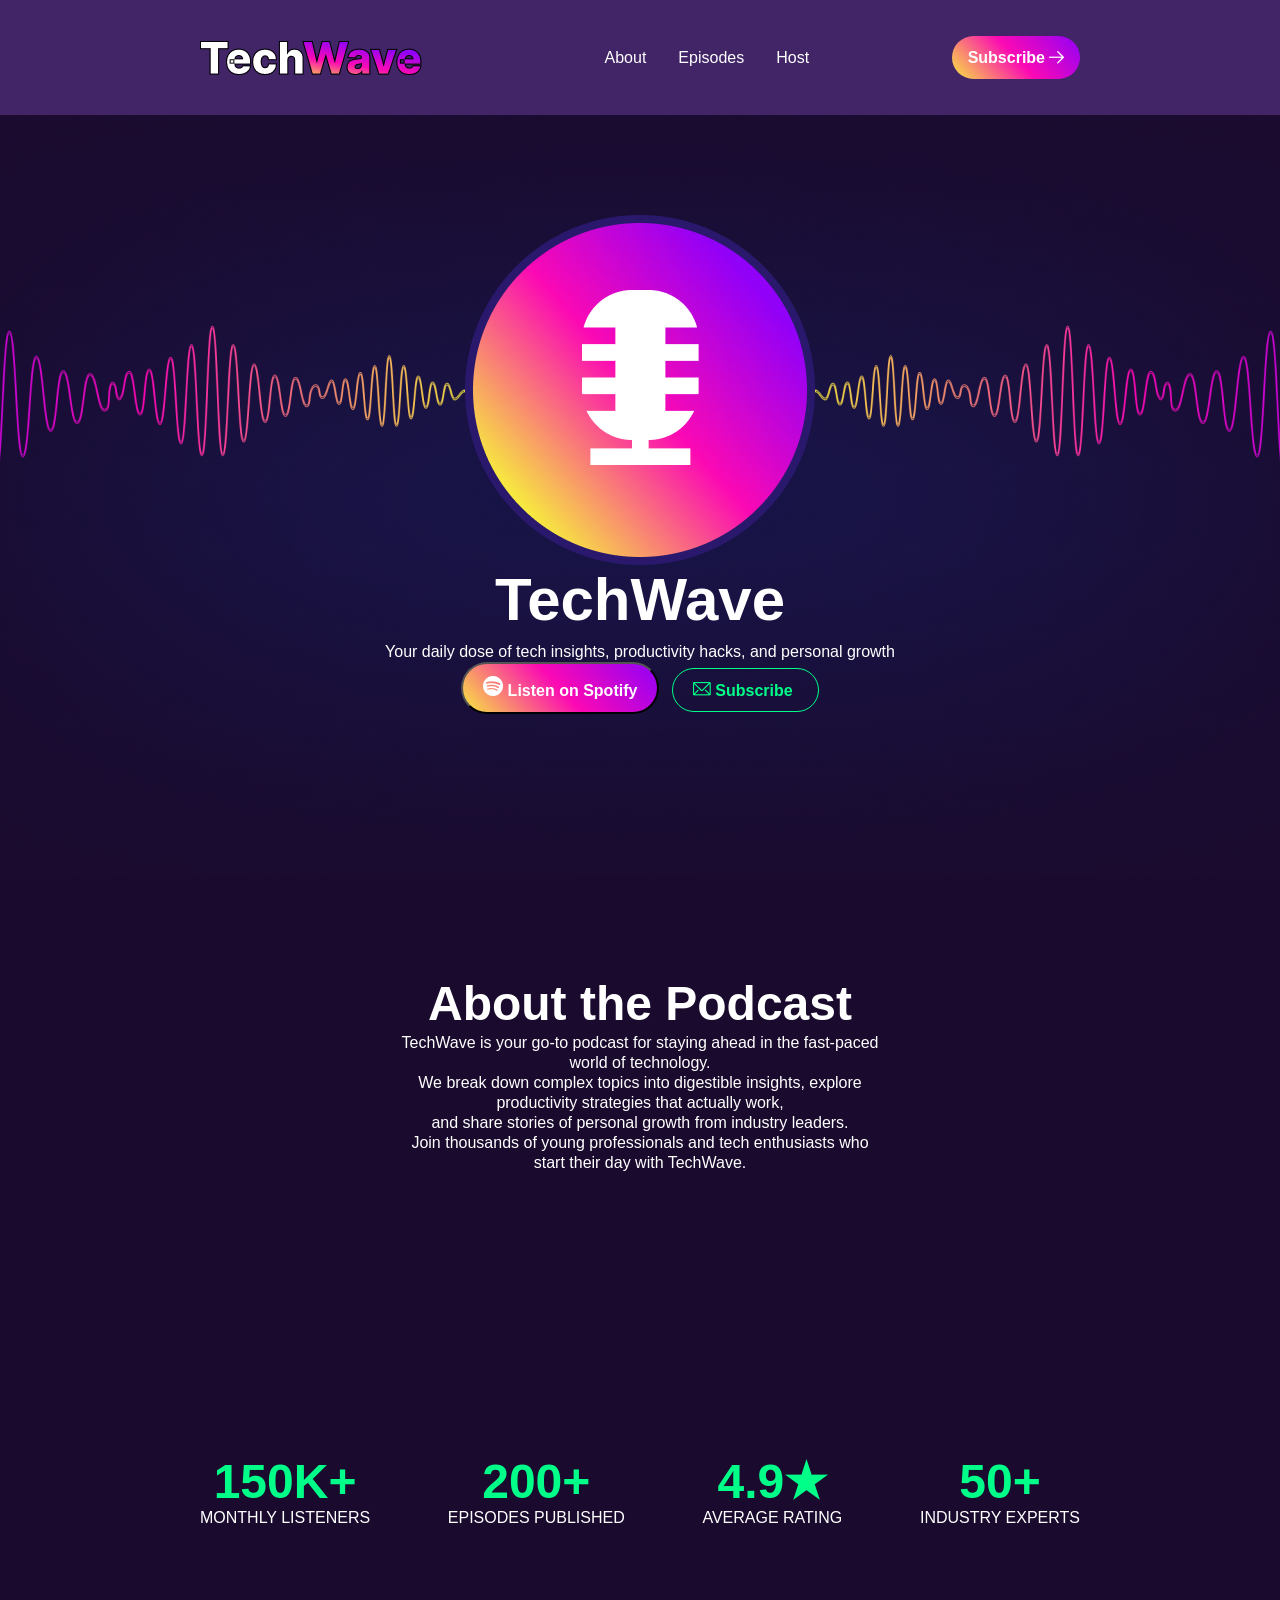
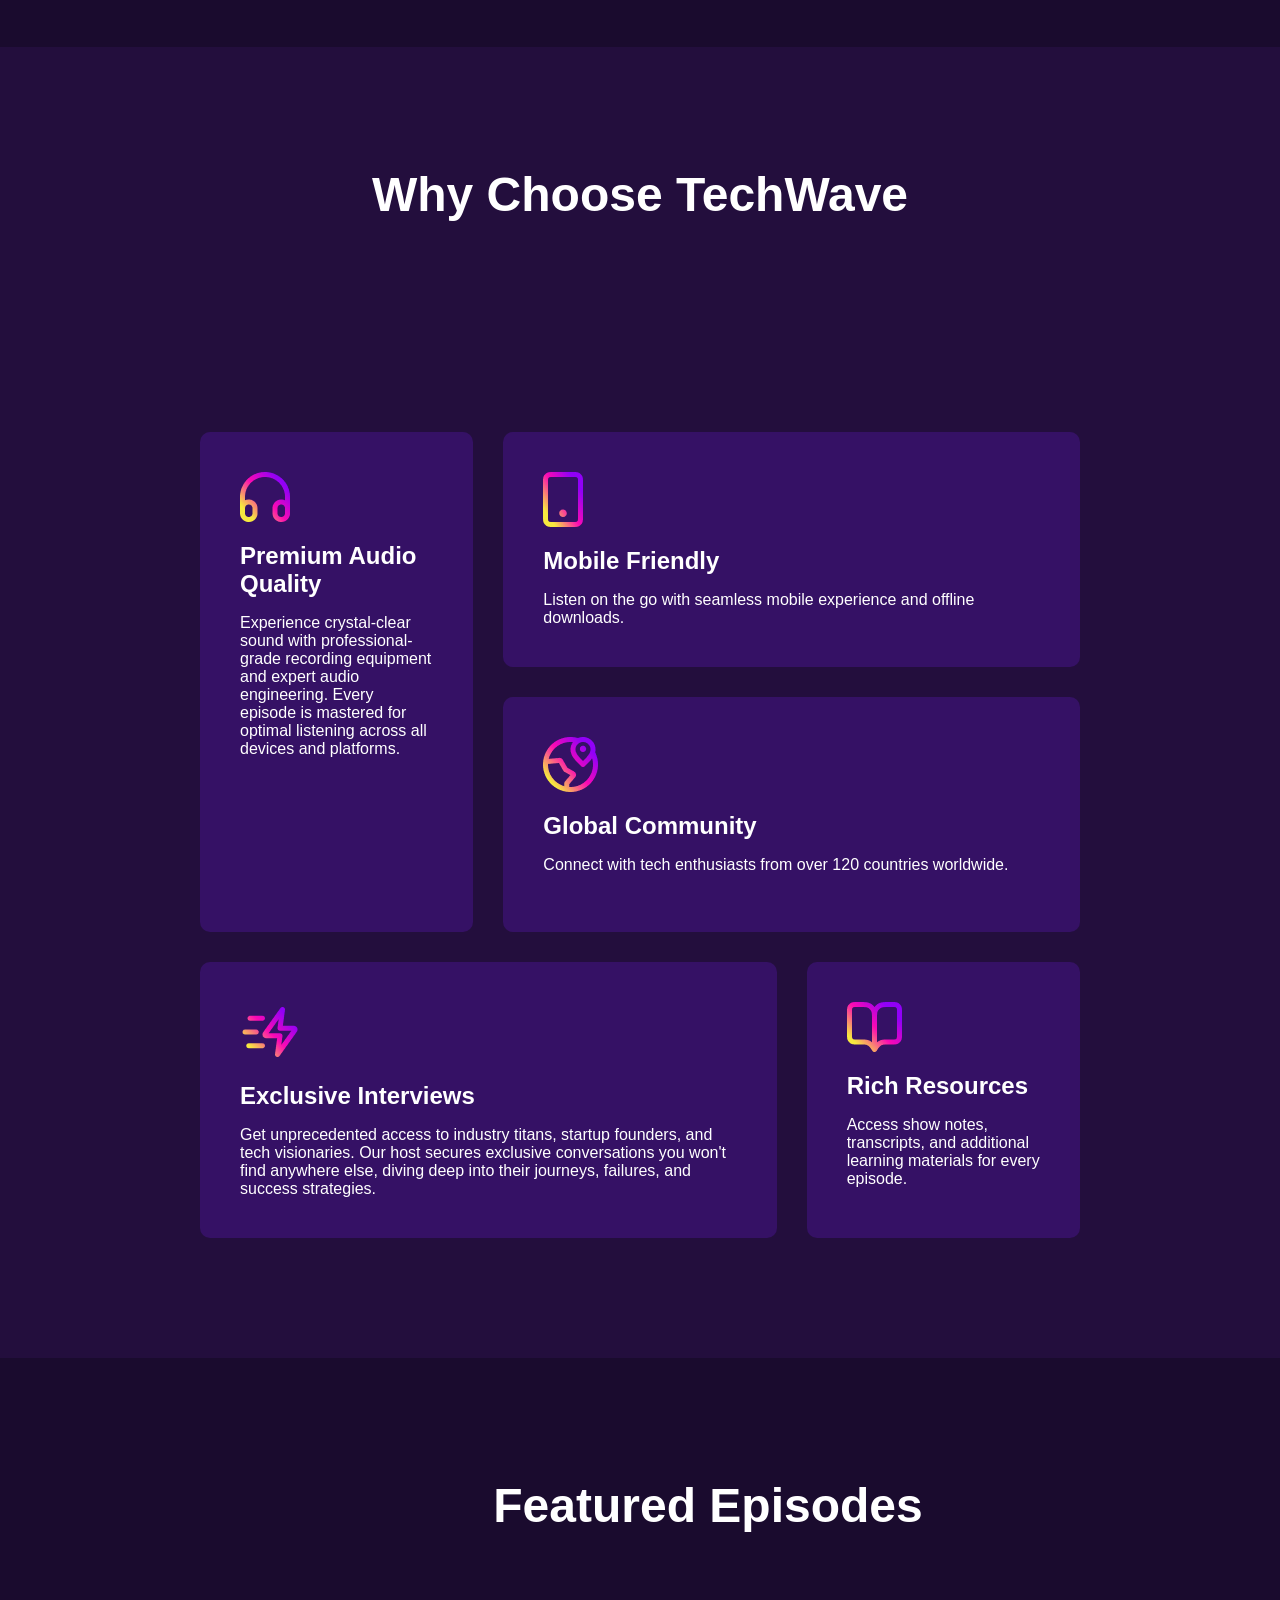
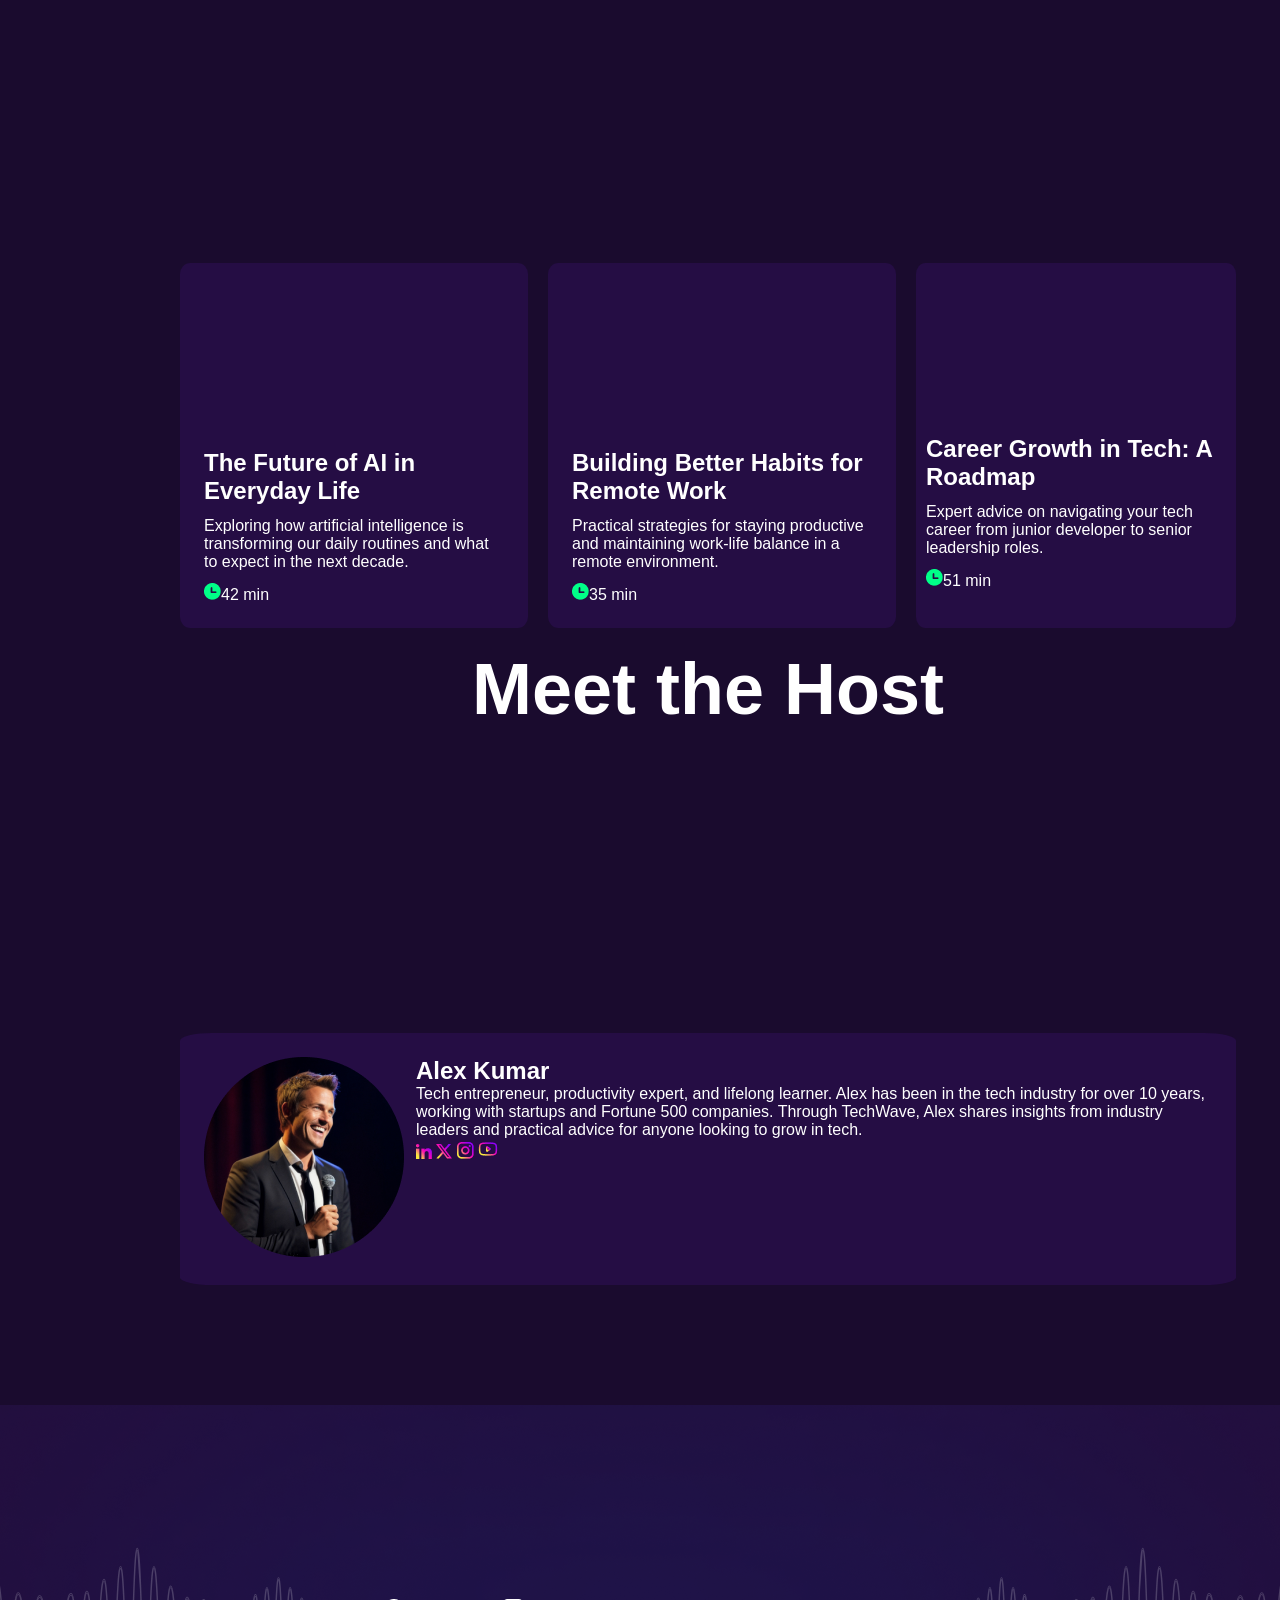
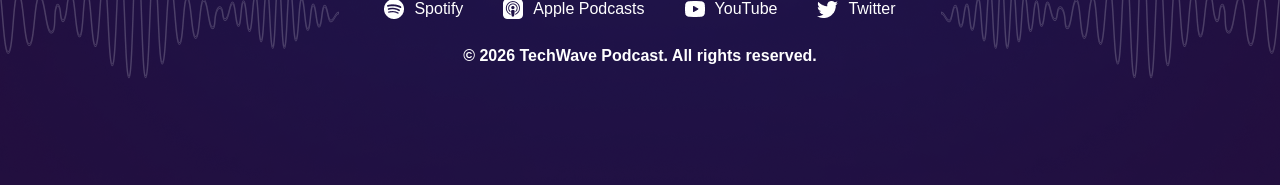
==== commit 8d5d4dba: "making desing responsive small screen size acroding figma file" ====
--- a/B13-A02-TechWave/index.html
+++ b/B13-A02-TechWave/index.html
@@ -30,8 +30,10 @@
                 <div class="main-container">
                 <h2>TechWave</h2>
                 <p>Your daily dose of tech insights, productivity hacks, and personal growth</p>
+                <div class="btn-container">
                 <button class="btn-1"><img src="assets/spotify.png" alt=""> Listen on Spotify</button>
                 <button class="btn-2"><img src="assets/message.png" alt=""> Subscribe</button>
+                </div>
                 </div>
         </section>
  <section id="about">
--- a/B13-A02-TechWave/style.css
+++ b/B13-A02-TechWave/style.css
@@ -447,8 +447,123 @@
 }
 
 @media screen and (max-width:576px){
-
-} 
-/* #none{
-    display: none;
-}  */+    nav{
+    padding: 16px;
+    flex-direction: column;
+    gap: 16px;
+    align-items: center;
+    justify-content: center;
+    text-align: center;
+    }
+    nav ul{
+        flex-direction: column;
+        gap: 12px;
+    }
+    #hero-section{
+        height: auto;
+        background-size: cover;
+        padding-bottom: 40px;
+    }
+    .hero-container{
+        width: 100%;
+        height: auto;
+        padding: 24px 0;
+    }
+    .hero-container img{
+        width: 260px;
+    }
+    .microphone{
+        width: 46px;
+        height: 70px;
+        top: 50%;
+        left: 50%;
+        transform: translate(-50%, -50%);
+    }
+    .microphone img{
+        width: 100%;
+        height: 100%;
+        object-fit: contain;
+    }
+    .main-container{
+        width: 100%;
+        margin-top: 0;
+        padding: 0 16px;
+    }
+    .main-container h2{
+        font-size: 36px;
+    }
+    .main-container p{
+        font-size: 14px;
+        line-height: 18px;
+    }
+    .btn-1,
+    .btn-2{
+        margin-top: 12px;
+    }
+    .btn-container{
+        display: flex;
+        gap: 12px;}
+    #about{
+        padding: 40px 16px;
+    }
+    .about{
+        padding: 0;
+        text-align: center;
+        justify-content: center;
+        align-items: center;
+    }
+    .about h2{
+        font-size: 32px;
+    }
+    .number{
+        flex-direction: column;
+        gap: 24px;
+        margin-top: 40px;
+        text-align: center;
+        justify-content: center;
+        align-items: center;
+    }
+    #main-section{
+        display: flex;
+        flex-direction: column;
+        padding: 40px 16px;
+    }
+    .box-1-h2{
+        font-size: 32px;
+    }
+    .box-2,
+    .box-3,
+    .box-4,
+    .box-5,
+    .box-6{
+        padding: 20px;
+    }
+    #main-content{
+        display: flex;
+        flex-direction: column;
+        padding: 40px 16px;
+    }
+    .content-card-1,
+    .content-card-5{
+        font-size: 32px;
+    }
+    iframe{
+        width: 100%;
+        height: 200px;
+        border-radius: 12px;
+    }
+    .content-card-6{
+        flex-direction: column;
+        text-align: center;
+    }
+    .content-card-6 img{
+        margin: auto;
+    }
+    .footer-contant{
+        padding: 40px 16px;
+    }
+    .icon-img{
+        flex-direction: column;
+        gap: 16px;
+    }
+}
